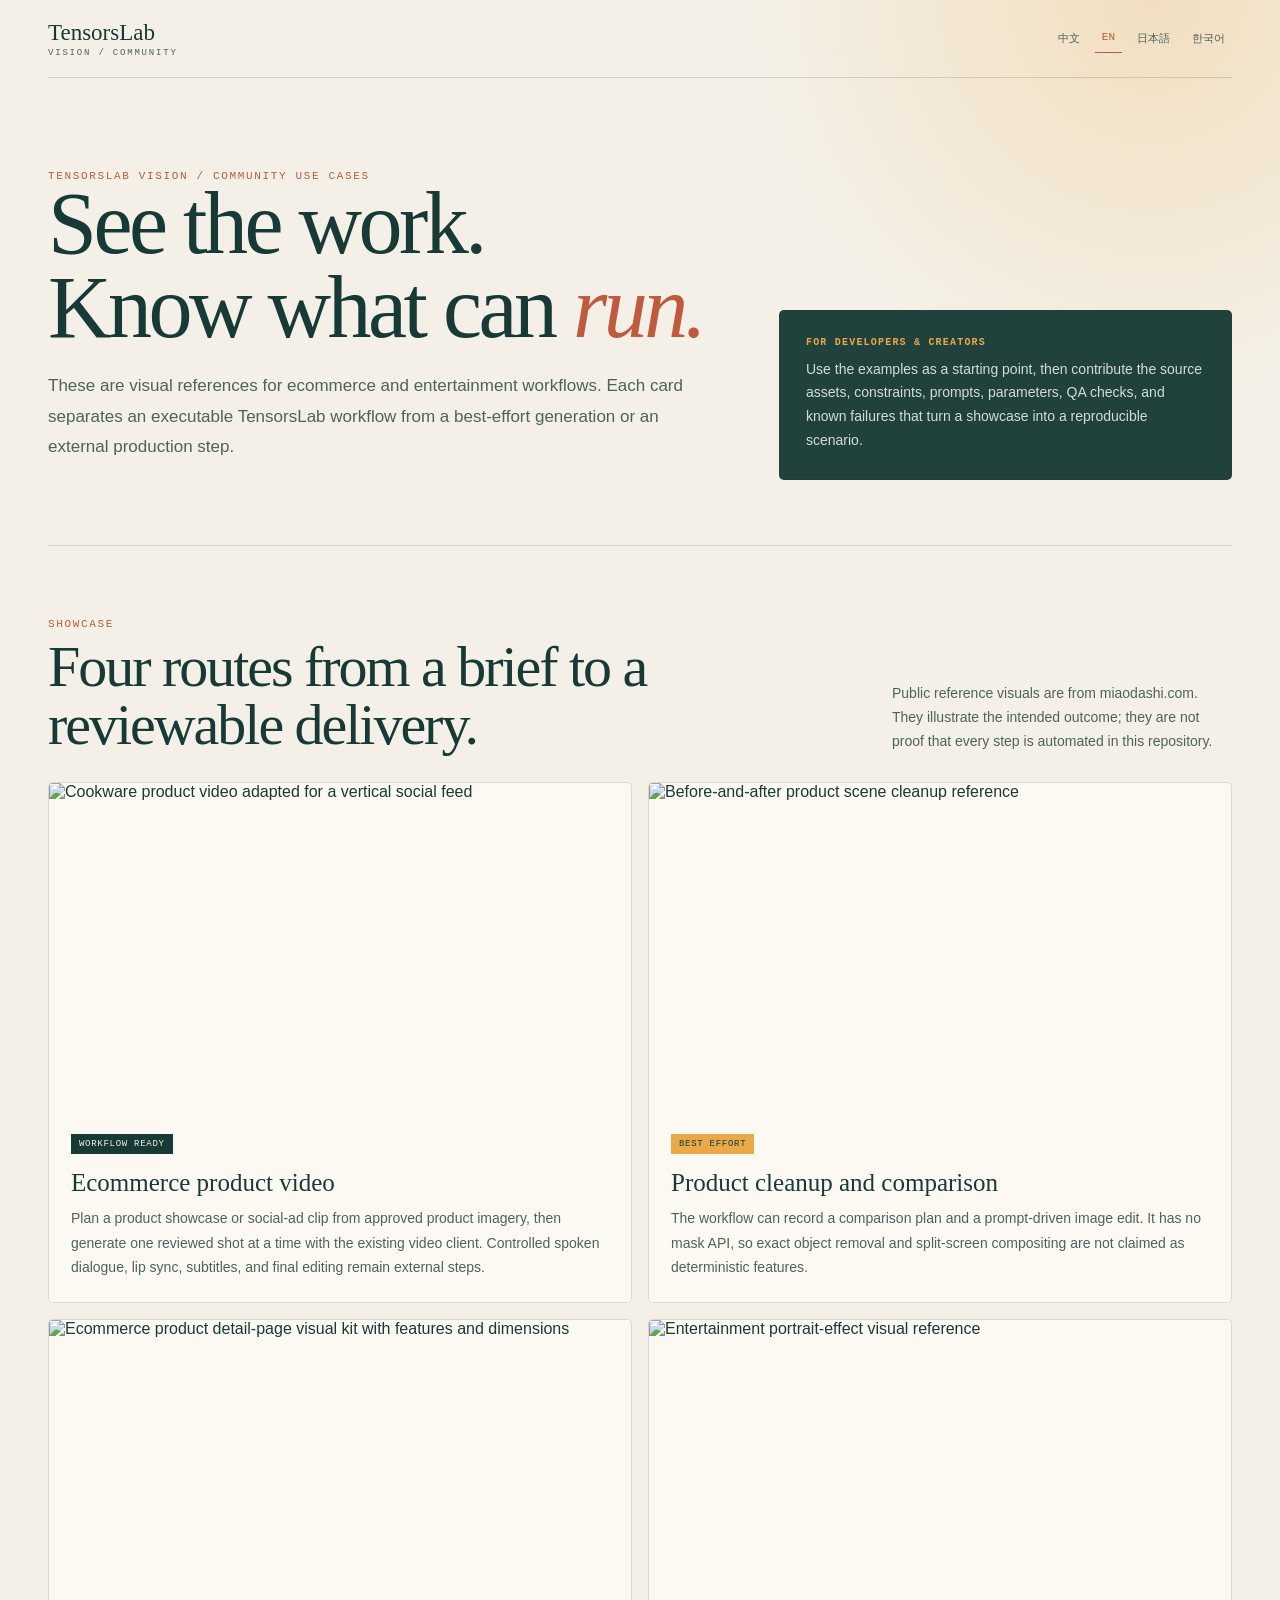
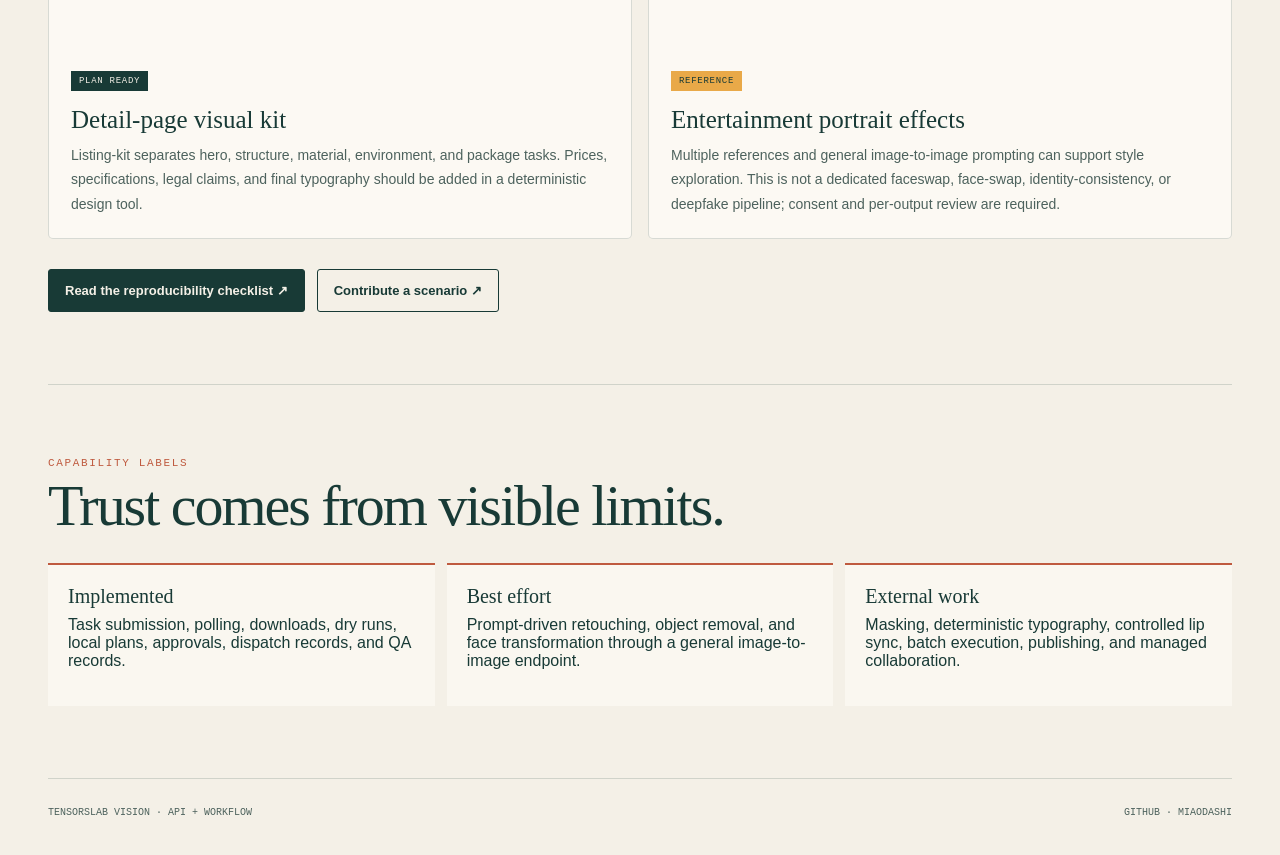
==== docs/en/index.html @ 1562ef2c "docs(i18n): add localized showcase pages Publish English, Japanese, and Korean showcase pages with\n" ====
<!doctype html>
<html lang="en">
  <head>
    <meta charset="UTF-8" />
    <meta name="viewport" content="width=device-width, initial-scale=1.0" />
    <meta name="description" content="TensorsLab Vision community use cases for ecommerce product video, product comparison, detail-page kits, and entertainment portrait effects. Each case labels what can run today and what remains best effort." />
    <title>TensorsLab Vision · Community use cases</title>
    <link rel="canonical" href="https://miyakooy.github.io/TensorsLab-Vison/en/" />
    <link rel="alternate" hreflang="zh-Hans" href="https://miyakooy.github.io/TensorsLab-Vison/" />
    <link rel="alternate" hreflang="en" href="https://miyakooy.github.io/TensorsLab-Vison/en/" />
    <link rel="alternate" hreflang="ja" href="https://miyakooy.github.io/TensorsLab-Vison/ja/" />
    <link rel="alternate" hreflang="ko" href="https://miyakooy.github.io/TensorsLab-Vison/ko/" />
    <link rel="alternate" hreflang="x-default" href="https://miyakooy.github.io/TensorsLab-Vison/" />
    <meta name="robots" content="index,follow,max-image-preview:large" />
    <meta property="og:type" content="website" />
    <meta property="og:title" content="TensorsLab Vision · Community use cases" />
    <meta property="og:description" content="Runnable AI visual-production workflows with explicit capability boundaries." />
    <meta property="og:url" content="https://miyakooy.github.io/TensorsLab-Vison/en/" />
    <meta property="og:image" content="https://miaodashi.com/cap-short-video.jpg" />
    <meta name="twitter:card" content="summary_large_image" />
    <script type="application/ld+json">
      {"@context":"https://schema.org","@type":"WebPage","name":"TensorsLab Vision community use cases","inLanguage":"en","isPartOf":{"@type":"WebSite","name":"TensorsLab Vision","url":"https://miyakooy.github.io/TensorsLab-Vison/"},"about":["AI agent skills","text-to-image","image-to-video","ecommerce product video","creative workflow"]}
    </script>
    <link rel="stylesheet" href="../assets/localized-showcase.css" />
  </head>
  <body>
    <div class="shell">
      <header class="topbar">
        <a class="brand" href="../">TensorsLab<small>VISION / COMMUNITY</small></a>
        <nav class="locales" aria-label="Language">
          <a href="../" lang="zh-Hans">中文</a><a class="active" href="./" lang="en">EN</a><a href="../ja/" lang="ja">日本語</a><a href="../ko/" lang="ko">한국어</a>
        </nav>
      </header>
      <main>
        <section class="hero">
          <div><div class="eyebrow">TensorsLab Vision / community use cases</div><h1>See the work.<br />Know what can <em>run.</em></h1><p class="lede">These are visual references for ecommerce and entertainment workflows. Each card separates an executable TensorsLab workflow from a best-effort generation or an external production step.</p></div>
          <aside class="hero-note"><strong>FOR DEVELOPERS &amp; CREATORS</strong><p>Use the examples as a starting point, then contribute the source assets, constraints, prompts, parameters, QA checks, and known failures that turn a showcase into a reproducible scenario.</p></aside>
        </section>
        <section class="section"><div class="head"><div><div class="eyebrow">SHOWCASE</div><h2>Four routes from a brief to a reviewable delivery.</h2></div><p class="note">Public reference visuals are from miaodashi.com. They illustrate the intended outcome; they are not proof that every step is automated in this repository.</p></div>
          <div class="grid">
            <article class="card"><img src="https://miaodashi.com/cap-short-video.jpg" alt="Cookware product video adapted for a vertical social feed" loading="lazy" /><div class="copy"><span class="status">WORKFLOW READY</span><h3>Ecommerce product video</h3><p>Plan a product showcase or social-ad clip from approved product imagery, then generate one reviewed shot at a time with the existing video client. Controlled spoken dialogue, lip sync, subtitles, and final editing remain external steps.</p></div></article>
            <article class="card"><img src="https://miaodashi.com/cap-comparison-video.jpg" alt="Before-and-after product scene cleanup reference" loading="lazy" /><div class="copy"><span class="status partial">BEST EFFORT</span><h3>Product cleanup and comparison</h3><p>The workflow can record a comparison plan and a prompt-driven image edit. It has no mask API, so exact object removal and split-screen compositing are not claimed as deterministic features.</p></div></article>
            <article class="card"><img src="https://miaodashi.com/cap-poster.jpg" alt="Ecommerce product detail-page visual kit with features and dimensions" loading="lazy" /><div class="copy"><span class="status">PLAN READY</span><h3>Detail-page visual kit</h3><p>Listing-kit separates hero, structure, material, environment, and package tasks. Prices, specifications, legal claims, and final typography should be added in a deterministic design tool.</p></div></article>
            <article class="card"><img src="https://miaodashi.com/scene-beauty-effects.webp" alt="Entertainment portrait-effect visual reference" loading="lazy" /><div class="copy"><span class="status partial">REFERENCE</span><h3>Entertainment portrait effects</h3><p>Multiple references and general image-to-image prompting can support style exploration. This is not a dedicated faceswap, face-swap, identity-consistency, or deepfake pipeline; consent and per-output review are required.</p></div></article>
          </div>
          <div class="actions"><a class="button primary" href="https://github.com/miyakooy/TensorsLab-Vison/blob/main/examples/README.en.md">Read the reproducibility checklist ↗</a><a class="button" href="https://github.com/miyakooy/TensorsLab-Vison/issues/new?template=showcase.yml">Contribute a scenario ↗</a></div>
        </section>
        <section class="section"><div class="head"><div><div class="eyebrow">CAPABILITY LABELS</div><h2>Trust comes from visible limits.</h2></div></div><div class="boundary"><article><h3>Implemented</h3><p>Task submission, polling, downloads, dry runs, local plans, approvals, dispatch records, and QA records.</p></article><article><h3>Best effort</h3><p>Prompt-driven retouching, object removal, and face transformation through a general image-to-image endpoint.</p></article><article><h3>External work</h3><p>Masking, deterministic typography, controlled lip sync, batch execution, publishing, and managed collaboration.</p></article></div></section>
      </main>
      <footer class="footer"><span>TENSORSLAB VISION · API + WORKFLOW</span><span><a href="https://github.com/miyakooy/TensorsLab-Vison">GITHUB</a> · <a href="https://miaodashi.com">MIAODASHI</a></span></footer>
    </div>
  </body>
</html>
---- docs/assets/localized-showcase.css ----
:root {
  --paper: #f4f0e7;
  --ink: #183a36;
  --soft: #4d625d;
  --clay: #bf5a3f;
  --sun: #e9a948;
  --line: rgba(24, 58, 54, 0.16);
  --card: rgba(255, 253, 248, 0.72);
}

* { box-sizing: border-box; }
html { scroll-behavior: smooth; }
body {
  margin: 0;
  color: var(--ink);
  background: radial-gradient(circle at 90% 0, rgba(233, 169, 72, .25), transparent 25rem), var(--paper);
  font-family: "Avenir Next", "Noto Sans", sans-serif;
}
a { color: inherit; text-decoration: none; }
.shell { max-width: 1240px; margin: 0 auto; padding: 0 28px; }
.topbar { display: flex; align-items: center; justify-content: space-between; gap: 18px; min-height: 78px; border-bottom: 1px solid var(--line); }
.brand { font-family: Georgia, "Times New Roman", serif; font-size: 23px; }
.brand small { display: block; margin-top: 2px; color: var(--soft); font-family: ui-monospace, monospace; font-size: 9px; letter-spacing: .2em; }
.locales { display: flex; flex-wrap: wrap; gap: 8px; color: var(--soft); font-family: ui-monospace, monospace; font-size: 11px; }
.locales a { padding: 6px 7px; border-bottom: 1px solid transparent; }
.locales a:hover, .locales a.active { color: var(--clay); border-color: currentColor; }
.hero { display: grid; grid-template-columns: minmax(0, 1fr) minmax(250px, .65fr); gap: 34px; align-items: end; padding: 92px 0 65px; }
.eyebrow { color: var(--clay); font-family: ui-monospace, monospace; font-size: 11px; letter-spacing: .15em; text-transform: uppercase; }
h1, h2, h3, p { margin-top: 0; }
h1 { max-width: 800px; margin-bottom: 20px; font-family: Georgia, "Times New Roman", serif; font-size: clamp(48px, 7vw, 88px); font-weight: 400; line-height: .96; letter-spacing: -.04em; }
h1 em { color: var(--clay); font-style: italic; }
.lede { max-width: 650px; color: var(--soft); font-size: 17px; line-height: 1.8; }
.hero-note { padding: 26px; border: 1px solid var(--line); border-radius: 5px; background: rgba(24, 58, 54, .96); color: var(--paper); }
.hero-note strong { display: block; margin-bottom: 10px; color: var(--sun); font-family: ui-monospace, monospace; font-size: 10px; letter-spacing: .12em; }
.hero-note p { margin: 0; color: #d3ddd5; font-size: 14px; line-height: 1.7; }
.section { padding: 72px 0; border-top: 1px solid var(--line); }
.head { display: flex; align-items: end; justify-content: space-between; gap: 24px; margin-bottom: 28px; }
h2 { max-width: 760px; margin: 8px 0 0; font-family: Georgia, "Times New Roman", serif; font-size: clamp(36px, 5vw, 58px); font-weight: 400; line-height: 1; letter-spacing: -.035em; }
.note { max-width: 340px; margin: 0; color: var(--soft); font-size: 14px; line-height: 1.7; }
.grid { display: grid; grid-template-columns: repeat(2, minmax(0, 1fr)); gap: 16px; }
.card { overflow: hidden; border: 1px solid var(--line); border-radius: 5px; background: var(--card); }
.card img { display: block; width: 100%; aspect-ratio: 16 / 9; object-fit: cover; }
.copy { padding: 22px; }
.status { display: inline-block; margin-bottom: 15px; padding: 5px 8px; color: var(--paper); background: var(--ink); font-family: ui-monospace, monospace; font-size: 9px; letter-spacing: .08em; }
.status.partial { color: var(--ink); background: var(--sun); }
h3 { margin-bottom: 9px; font-family: Georgia, "Times New Roman", serif; font-size: 25px; font-weight: 400; }
.copy p { margin-bottom: 0; color: var(--soft); font-size: 14px; line-height: 1.75; }
.actions { display: flex; flex-wrap: wrap; gap: 12px; margin-top: 30px; }
.button { display: inline-flex; align-items: center; min-height: 43px; padding: 0 16px; border: 1px solid var(--ink); border-radius: 3px; font-size: 13px; font-weight: 600; }
.button.primary { color: var(--paper); background: var(--ink); }
.button:hover { color: var(--paper); background: var(--clay); border-color: var(--clay); }
.boundary { display: grid; grid-template-columns: repeat(3, 1fr); gap: 12px; }
.boundary article { padding: 20px; border-top: 2px solid var(--clay); background: rgba(255, 253, 248, .55); }
.boundary h3 { margin-bottom: 8px; font-size: 20px; }
.footer { display: flex; justify-content: space-between; gap: 20px; padding: 28px 0 36px; color: var(--soft); border-top: 1px solid var(--line); font-family: ui-monospace, monospace; font-size: 10px; }

@media (max-width: 720px) {
  .shell { padding: 0 18px; }
  .topbar, .head { align-items: flex-start; flex-direction: column; padding: 18px 0; }
  .hero, .grid, .boundary { grid-template-columns: 1fr; }
  .hero { padding: 62px 0 48px; }
  .section { padding: 58px 0; }
  .footer { display: grid; }
}
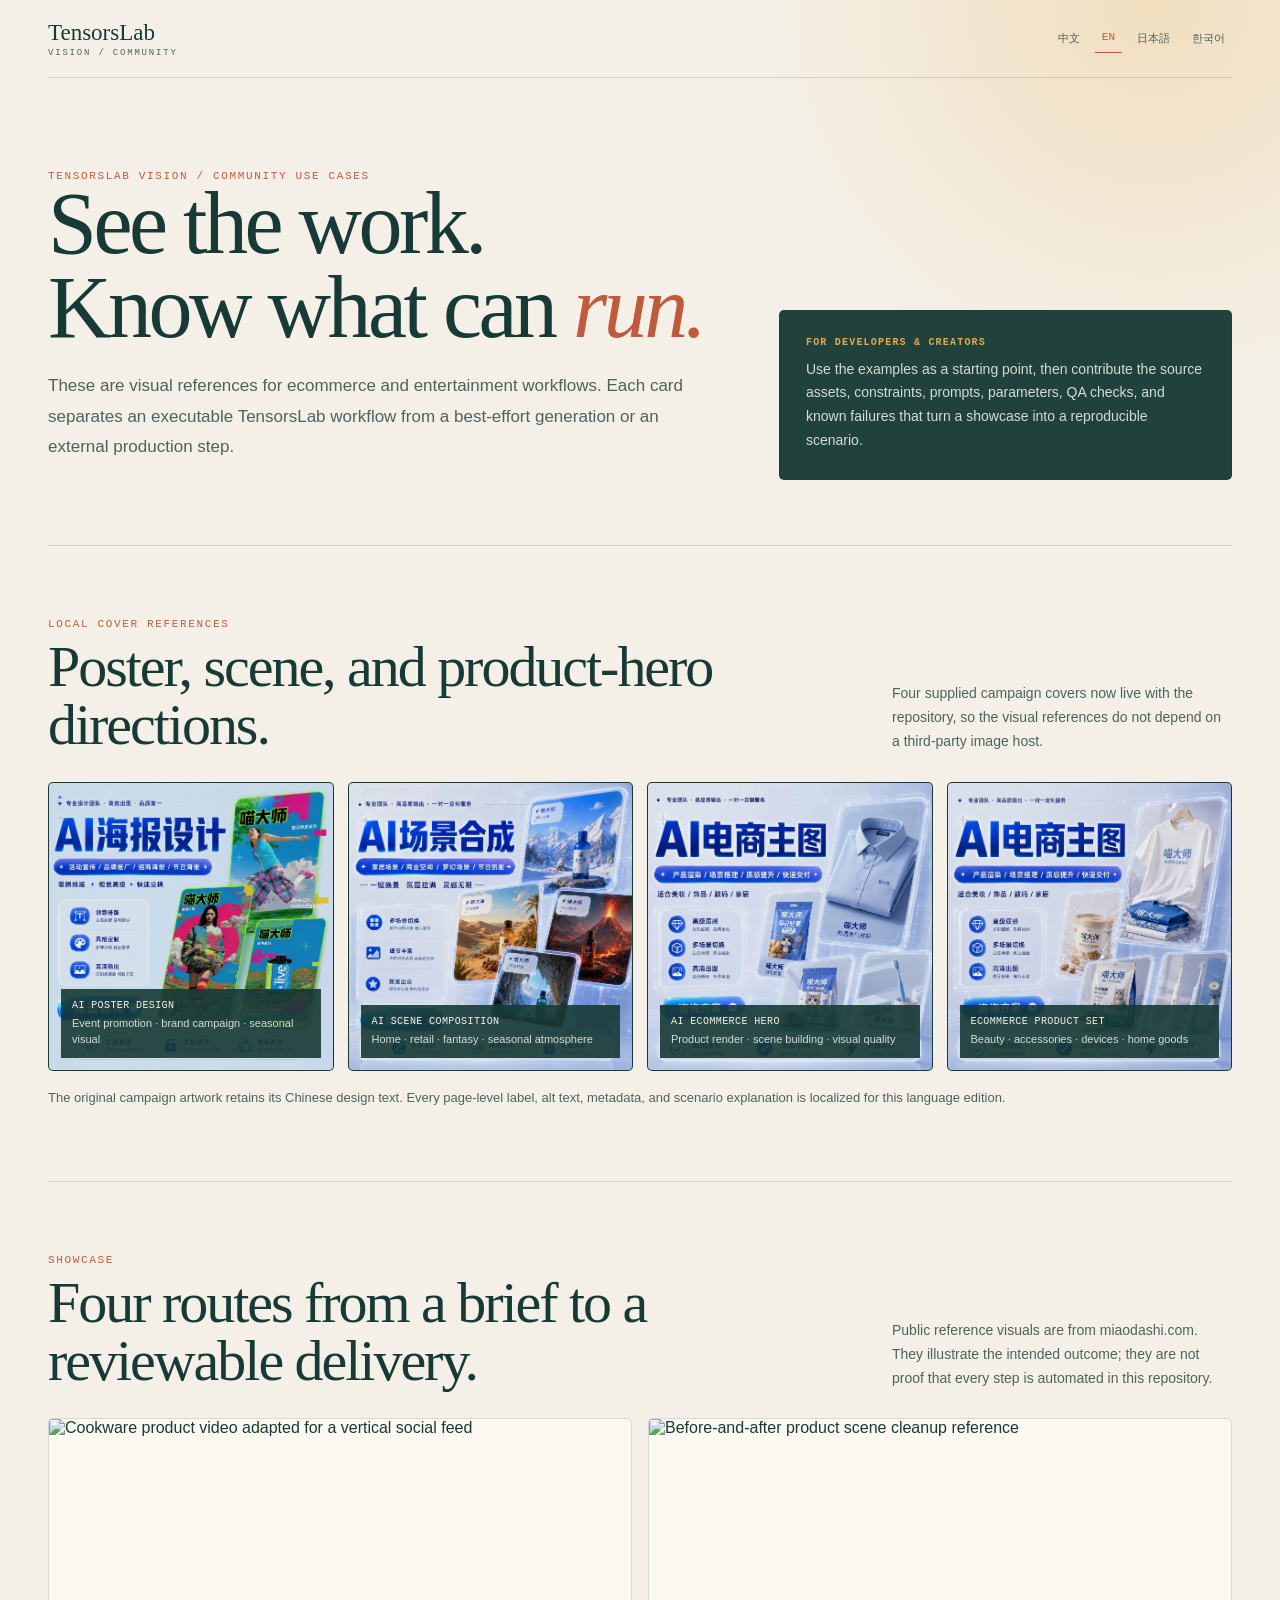
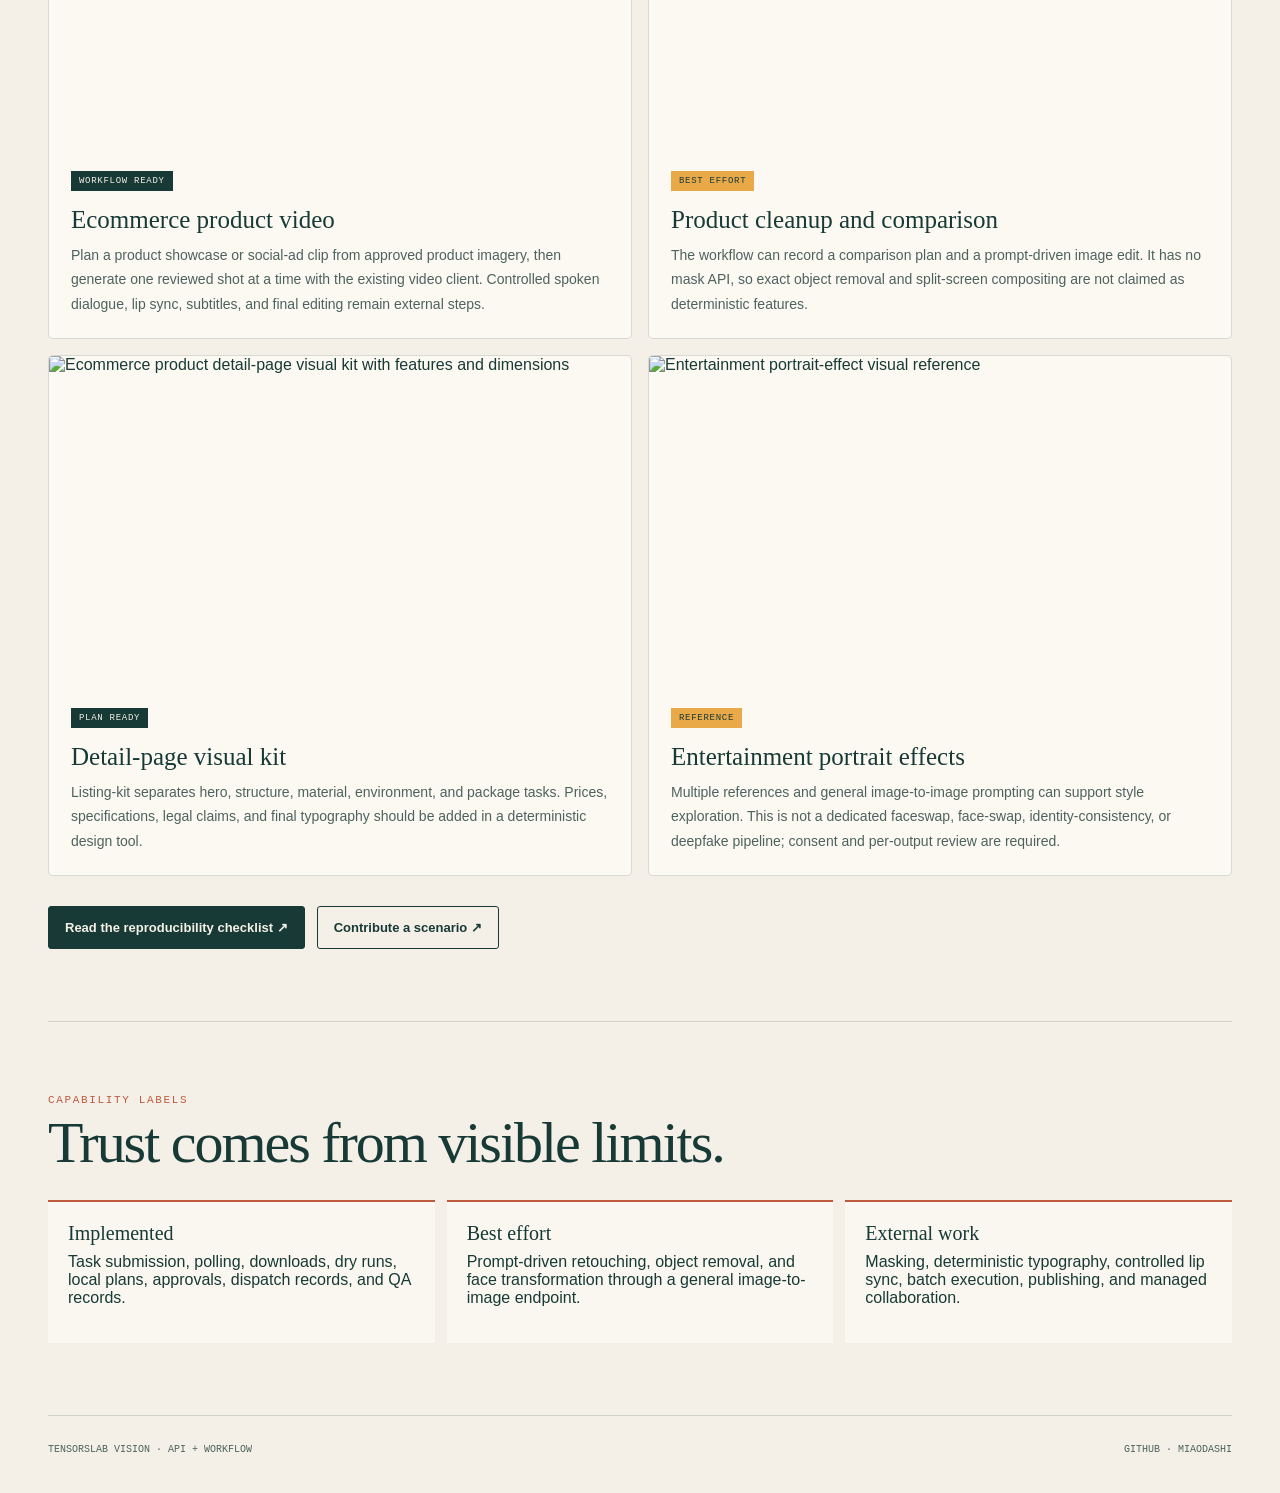
==== commit 0ad8fb4d: "docs(showcase): add localized cover assets" ====
--- a/docs/en/index.html
+++ b/docs/en/index.html
@@ -16,7 +16,7 @@
     <meta property="og:title" content="TensorsLab Vision · Community use cases" />
     <meta property="og:description" content="Runnable AI visual-production workflows with explicit capability boundaries." />
     <meta property="og:url" content="https://miyakooy.github.io/TensorsLab-Vison/en/" />
-    <meta property="og:image" content="https://miaodashi.com/cap-short-video.jpg" />
+    <meta property="og:image" content="https://miyakooy.github.io/TensorsLab-Vison/assets/showcase/ai-ecommerce-main-image.png" />
     <meta name="twitter:card" content="summary_large_image" />
     <script type="application/ld+json">
       {"@context":"https://schema.org","@type":"WebPage","name":"TensorsLab Vision community use cases","inLanguage":"en","isPartOf":{"@type":"WebSite","name":"TensorsLab Vision","url":"https://miyakooy.github.io/TensorsLab-Vison/"},"about":["AI agent skills","text-to-image","image-to-video","ecommerce product video","creative workflow"]}
@@ -36,6 +36,12 @@
           <div><div class="eyebrow">TensorsLab Vision / community use cases</div><h1>See the work.<br />Know what can <em>run.</em></h1><p class="lede">These are visual references for ecommerce and entertainment workflows. Each card separates an executable TensorsLab workflow from a best-effort generation or an external production step.</p></div>
           <aside class="hero-note"><strong>FOR DEVELOPERS &amp; CREATORS</strong><p>Use the examples as a starting point, then contribute the source assets, constraints, prompts, parameters, QA checks, and known failures that turn a showcase into a reproducible scenario.</p></aside>
         </section>
+        <section class="section"><div class="head"><div><div class="eyebrow">LOCAL COVER REFERENCES</div><h2>Poster, scene, and product-hero directions.</h2></div><p class="note">Four supplied campaign covers now live with the repository, so the visual references do not depend on a third-party image host.</p></div><div class="cover-grid">
+          <article class="cover-card"><img src="../assets/showcase/ai-poster-design.png" alt="Chinese campaign cover for AI poster design" loading="lazy" /><div class="cover-label">AI POSTER DESIGN<small>Event promotion · brand campaign · seasonal visual</small></div></article>
+          <article class="cover-card"><img src="../assets/showcase/ai-scene-composition.png" alt="Chinese campaign cover for AI scene composition" loading="lazy" /><div class="cover-label">AI SCENE COMPOSITION<small>Home · retail · fantasy · seasonal atmosphere</small></div></article>
+          <article class="cover-card"><img src="../assets/showcase/ai-ecommerce-main-image.png" alt="Chinese campaign cover for an AI ecommerce hero image" loading="lazy" /><div class="cover-label">AI ECOMMERCE HERO<small>Product render · scene building · visual quality</small></div></article>
+          <article class="cover-card"><img src="../assets/showcase/ai-ecommerce-product-set.png" alt="Chinese campaign cover for an AI ecommerce product set" loading="lazy" /><div class="cover-label">ECOMMERCE PRODUCT SET<small>Beauty · accessories · devices · home goods</small></div></article>
+        </div><p class="cover-note">The original campaign artwork retains its Chinese design text. Every page-level label, alt text, metadata, and scenario explanation is localized for this language edition.</p></section>
         <section class="section"><div class="head"><div><div class="eyebrow">SHOWCASE</div><h2>Four routes from a brief to a reviewable delivery.</h2></div><p class="note">Public reference visuals are from miaodashi.com. They illustrate the intended outcome; they are not proof that every step is automated in this repository.</p></div>
           <div class="grid">
             <article class="card"><img src="https://miaodashi.com/cap-short-video.jpg" alt="Cookware product video adapted for a vertical social feed" loading="lazy" /><div class="copy"><span class="status">WORKFLOW READY</span><h3>Ecommerce product video</h3><p>Plan a product showcase or social-ad clip from approved product imagery, then generate one reviewed shot at a time with the existing video client. Controlled spoken dialogue, lip sync, subtitles, and final editing remain external steps.</p></div></article>
--- a/docs/assets/localized-showcase.css
+++ b/docs/assets/localized-showcase.css
@@ -38,6 +38,13 @@
 h2 { max-width: 760px; margin: 8px 0 0; font-family: Georgia, "Times New Roman", serif; font-size: clamp(36px, 5vw, 58px); font-weight: 400; line-height: 1; letter-spacing: -.035em; }
 .note { max-width: 340px; margin: 0; color: var(--soft); font-size: 14px; line-height: 1.7; }
 .grid { display: grid; grid-template-columns: repeat(2, minmax(0, 1fr)); gap: 16px; }
+.cover-grid { display: grid; grid-template-columns: repeat(4, minmax(0, 1fr)); gap: 14px; }
+.cover-card { position: relative; min-height: 250px; overflow: hidden; border: 1px solid var(--line); border-radius: 5px; background: var(--ink); }
+.cover-card img { width: 100%; height: 100%; min-height: 250px; object-fit: cover; opacity: .94; transition: transform 320ms ease; }
+.cover-card:hover img { transform: scale(1.035); }
+.cover-label { position: absolute; right: 12px; bottom: 12px; left: 12px; padding: 10px 11px; color: var(--paper); background: rgba(24, 58, 54, .9); font-family: ui-monospace, monospace; font-size: 10px; line-height: 1.45; letter-spacing: .04em; }
+.cover-label small { display: block; margin-top: 3px; color: #d3ddd5; font-family: "Avenir Next", "Noto Sans", sans-serif; font-size: 11px; letter-spacing: 0; }
+.cover-note { margin: 16px 0 0; color: var(--soft); font-size: 13px; line-height: 1.7; }
 .card { overflow: hidden; border: 1px solid var(--line); border-radius: 5px; background: var(--card); }
 .card img { display: block; width: 100%; aspect-ratio: 16 / 9; object-fit: cover; }
 .copy { padding: 22px; }
@@ -57,7 +64,7 @@
 @media (max-width: 720px) {
   .shell { padding: 0 18px; }
   .topbar, .head { align-items: flex-start; flex-direction: column; padding: 18px 0; }
-  .hero, .grid, .boundary { grid-template-columns: 1fr; }
+  .hero, .grid, .cover-grid, .boundary { grid-template-columns: 1fr; }
   .hero { padding: 62px 0 48px; }
   .section { padding: 58px 0; }
   .footer { display: grid; }
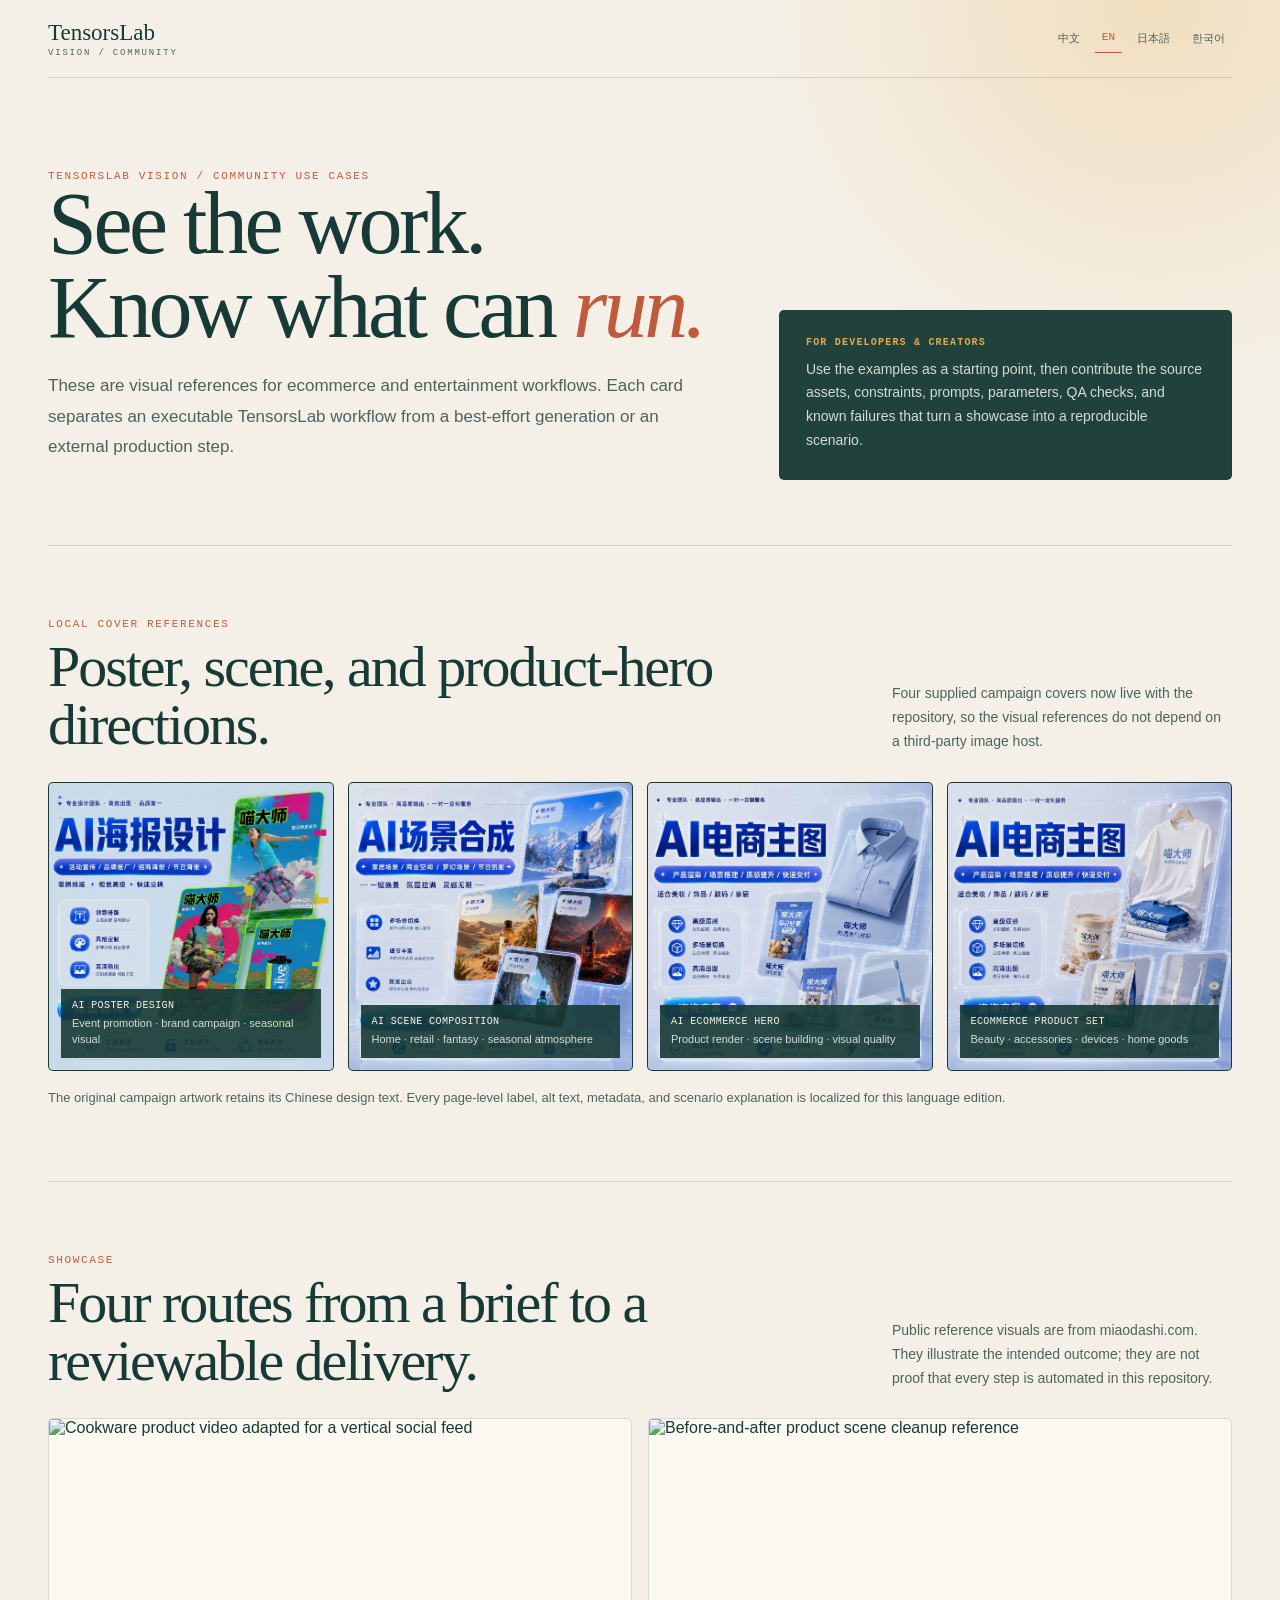
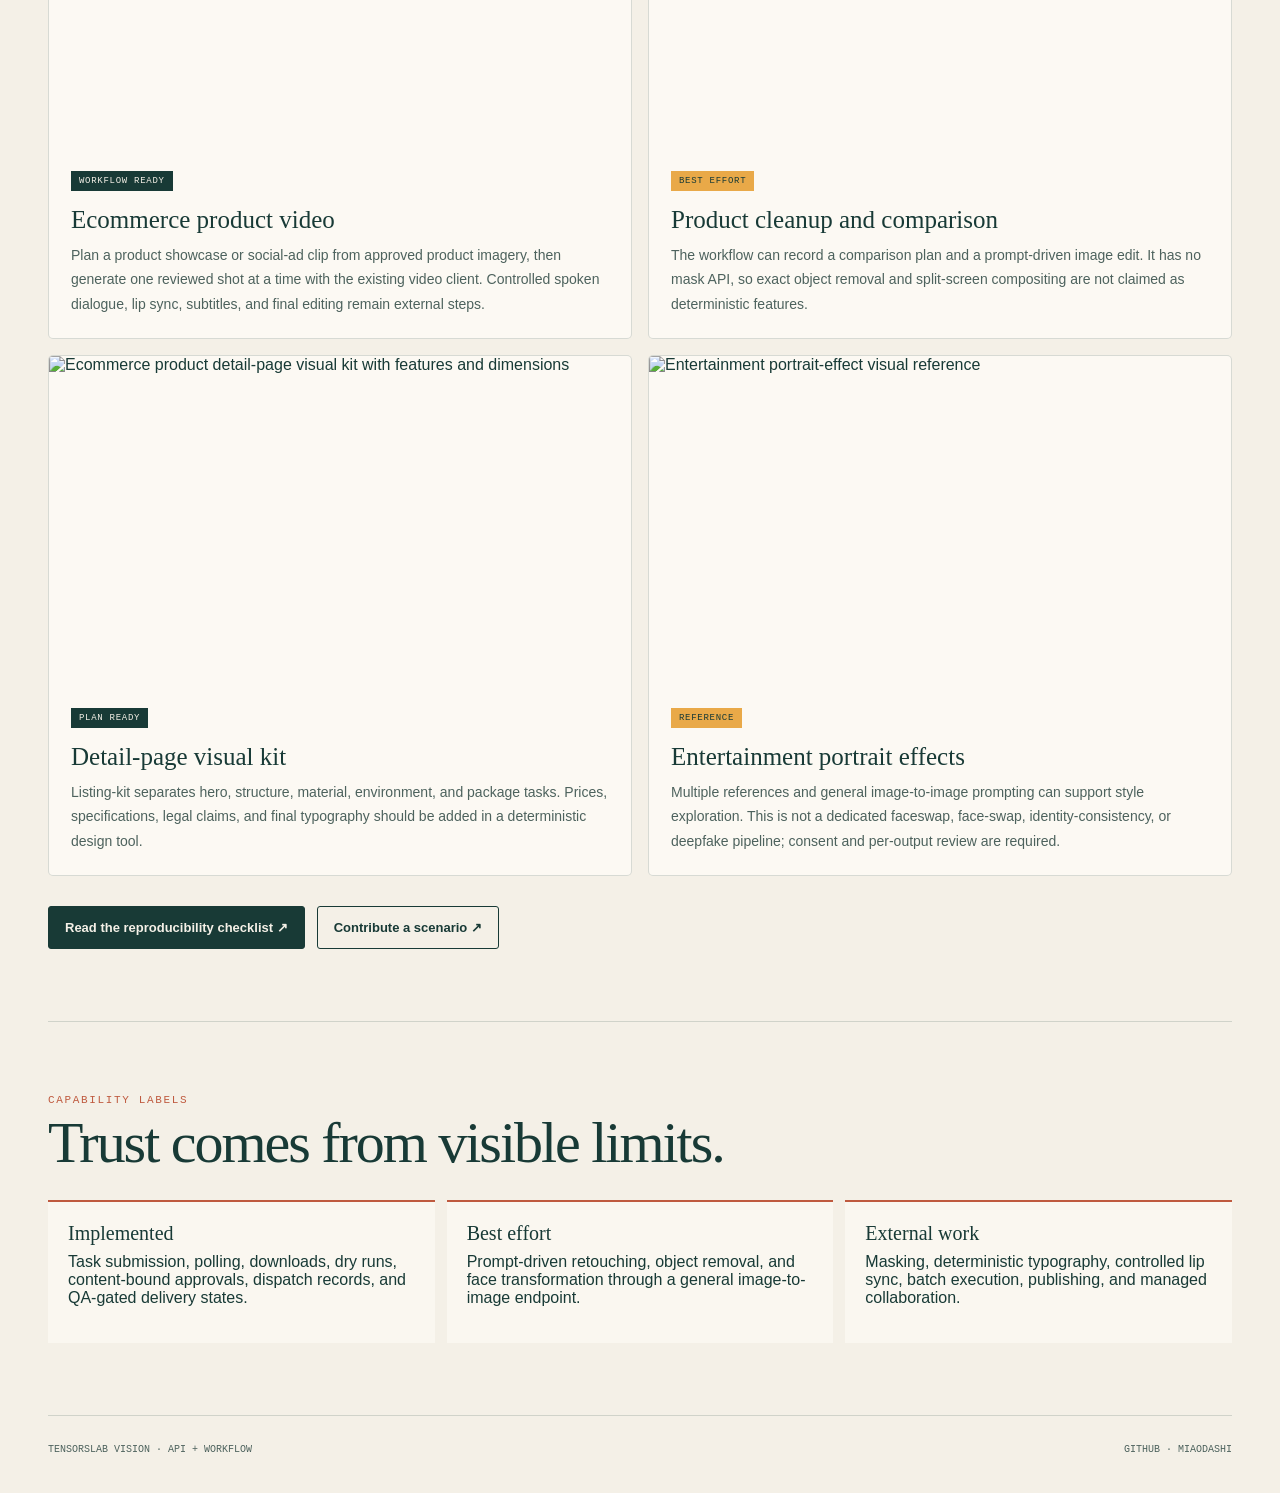
==== commit 2706c160: "docs: localize reliability roadmap" ====
--- a/docs/en/index.html
+++ b/docs/en/index.html
@@ -51,7 +51,7 @@
           </div>
           <div class="actions"><a class="button primary" href="https://github.com/miyakooy/TensorsLab-Vison/blob/main/examples/README.en.md">Read the reproducibility checklist ↗</a><a class="button" href="https://github.com/miyakooy/TensorsLab-Vison/issues/new?template=showcase.yml">Contribute a scenario ↗</a></div>
         </section>
-        <section class="section"><div class="head"><div><div class="eyebrow">CAPABILITY LABELS</div><h2>Trust comes from visible limits.</h2></div></div><div class="boundary"><article><h3>Implemented</h3><p>Task submission, polling, downloads, dry runs, local plans, approvals, dispatch records, and QA records.</p></article><article><h3>Best effort</h3><p>Prompt-driven retouching, object removal, and face transformation through a general image-to-image endpoint.</p></article><article><h3>External work</h3><p>Masking, deterministic typography, controlled lip sync, batch execution, publishing, and managed collaboration.</p></article></div></section>
+        <section class="section"><div class="head"><div><div class="eyebrow">CAPABILITY LABELS</div><h2>Trust comes from visible limits.</h2></div></div><div class="boundary"><article><h3>Implemented</h3><p>Task submission, polling, downloads, dry runs, content-bound approvals, dispatch records, and QA-gated delivery states.</p></article><article><h3>Best effort</h3><p>Prompt-driven retouching, object removal, and face transformation through a general image-to-image endpoint.</p></article><article><h3>External work</h3><p>Masking, deterministic typography, controlled lip sync, batch execution, publishing, and managed collaboration.</p></article></div></section>
       </main>
       <footer class="footer"><span>TENSORSLAB VISION · API + WORKFLOW</span><span><a href="https://github.com/miyakooy/TensorsLab-Vison">GITHUB</a> · <a href="https://miaodashi.com">MIAODASHI</a></span></footer>
     </div>
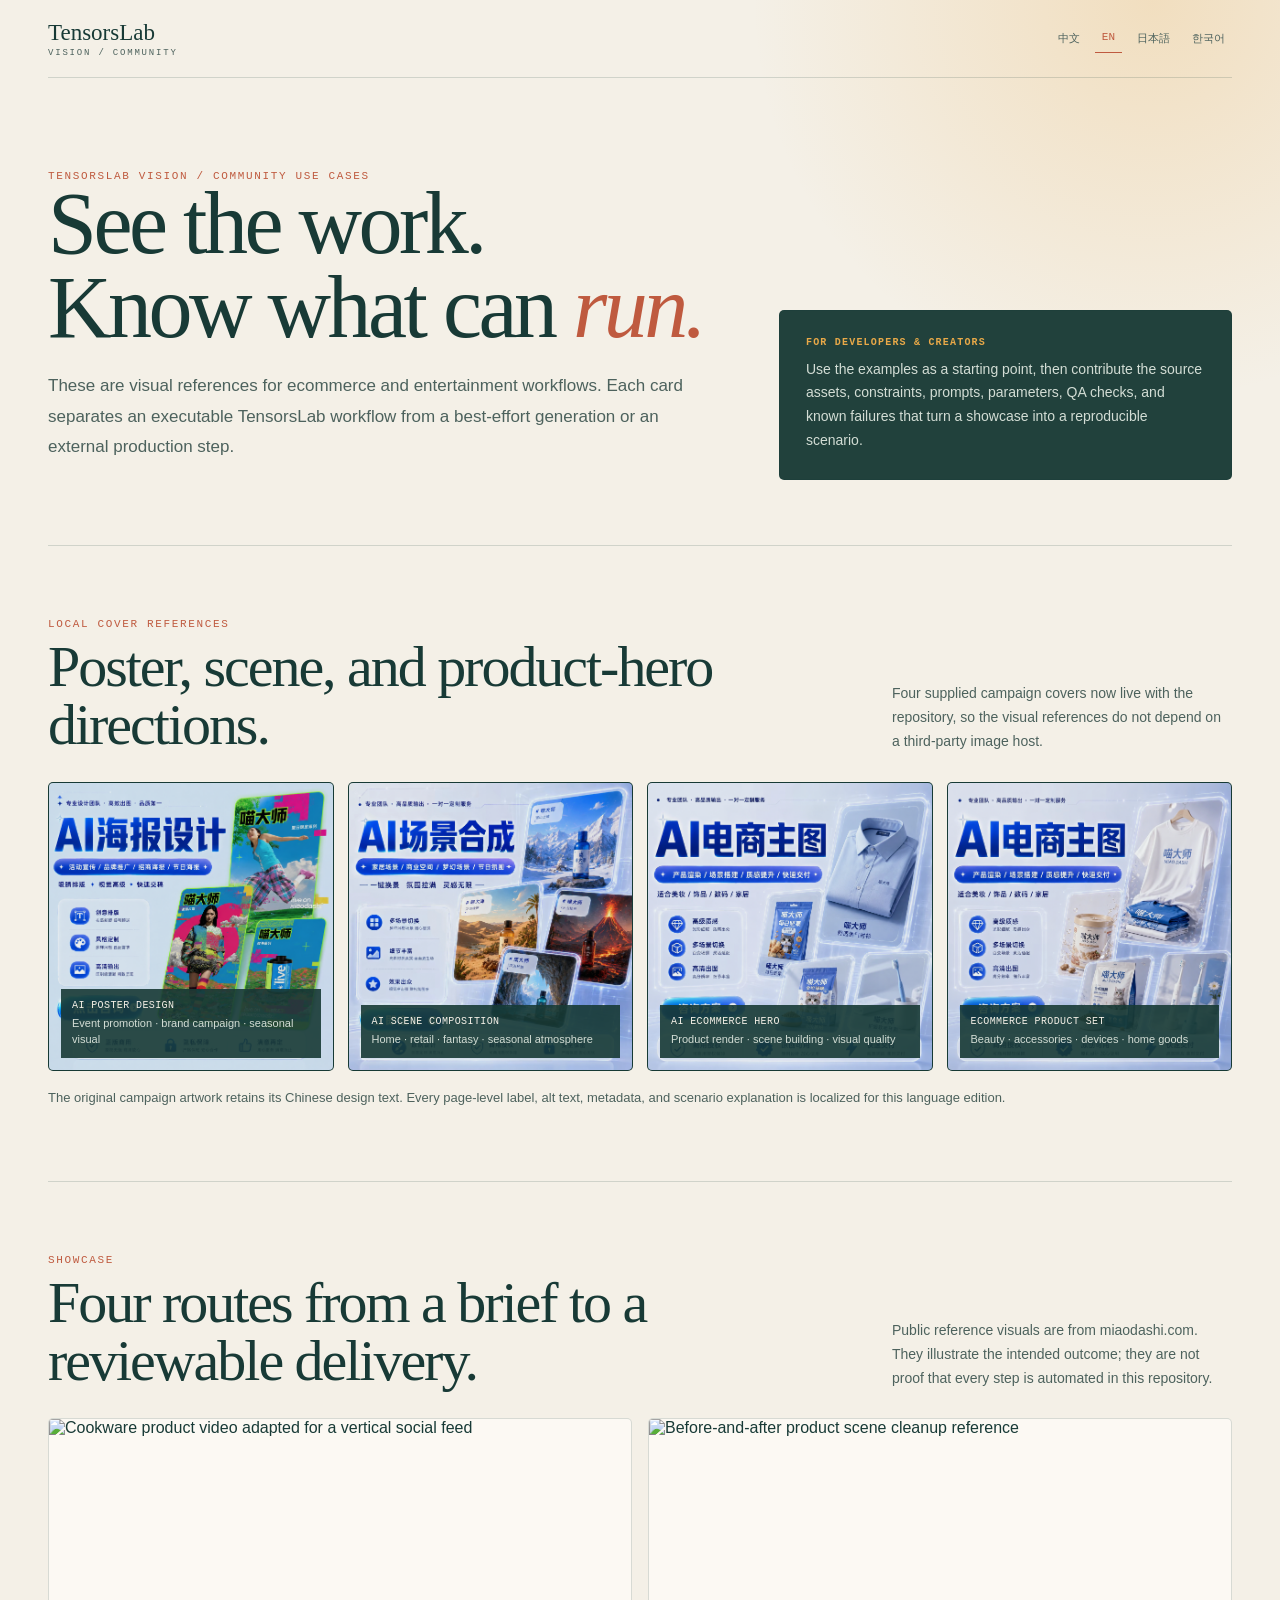
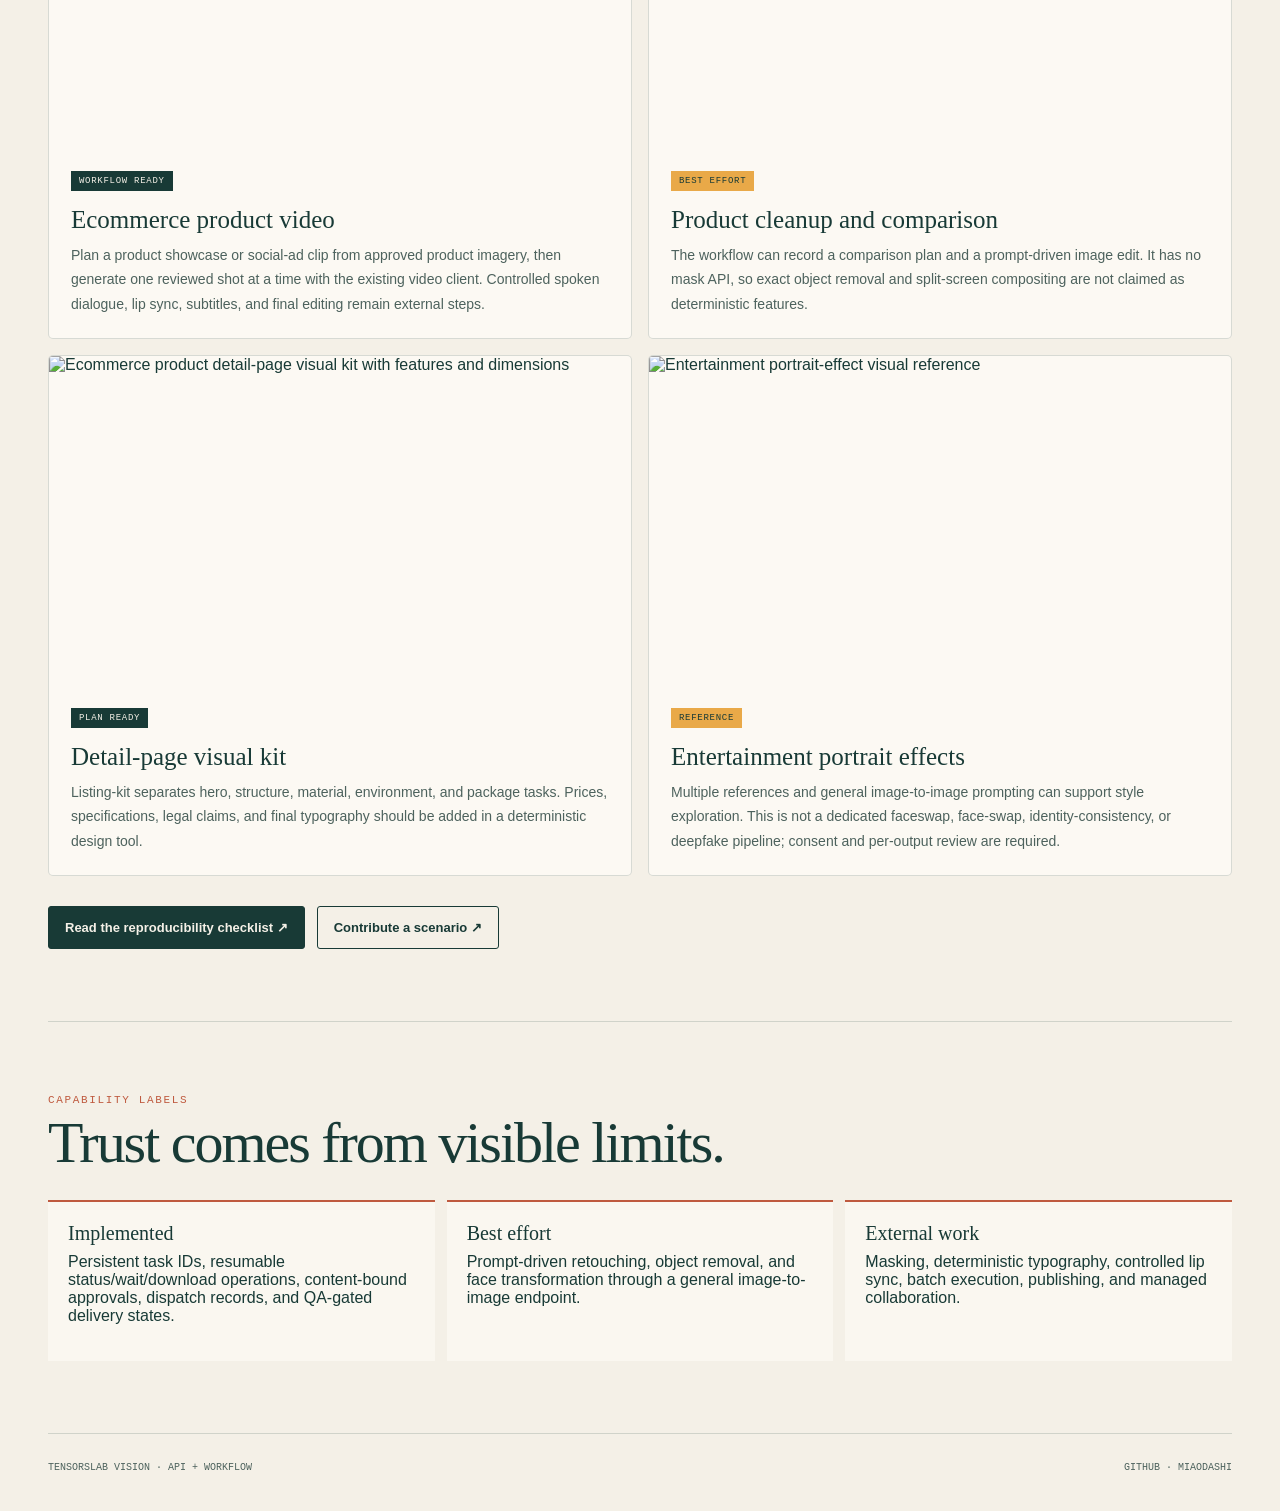
==== commit 76b105f6: "feat(clients): persist and resume generation tasks" ====
--- a/docs/en/index.html
+++ b/docs/en/index.html
@@ -51,7 +51,7 @@
           </div>
           <div class="actions"><a class="button primary" href="https://github.com/miyakooy/TensorsLab-Vison/blob/main/examples/README.en.md">Read the reproducibility checklist ↗</a><a class="button" href="https://github.com/miyakooy/TensorsLab-Vison/issues/new?template=showcase.yml">Contribute a scenario ↗</a></div>
         </section>
-        <section class="section"><div class="head"><div><div class="eyebrow">CAPABILITY LABELS</div><h2>Trust comes from visible limits.</h2></div></div><div class="boundary"><article><h3>Implemented</h3><p>Task submission, polling, downloads, dry runs, content-bound approvals, dispatch records, and QA-gated delivery states.</p></article><article><h3>Best effort</h3><p>Prompt-driven retouching, object removal, and face transformation through a general image-to-image endpoint.</p></article><article><h3>External work</h3><p>Masking, deterministic typography, controlled lip sync, batch execution, publishing, and managed collaboration.</p></article></div></section>
+        <section class="section"><div class="head"><div><div class="eyebrow">CAPABILITY LABELS</div><h2>Trust comes from visible limits.</h2></div></div><div class="boundary"><article><h3>Implemented</h3><p>Persistent task IDs, resumable status/wait/download operations, content-bound approvals, dispatch records, and QA-gated delivery states.</p></article><article><h3>Best effort</h3><p>Prompt-driven retouching, object removal, and face transformation through a general image-to-image endpoint.</p></article><article><h3>External work</h3><p>Masking, deterministic typography, controlled lip sync, batch execution, publishing, and managed collaboration.</p></article></div></section>
       </main>
       <footer class="footer"><span>TENSORSLAB VISION · API + WORKFLOW</span><span><a href="https://github.com/miyakooy/TensorsLab-Vison">GITHUB</a> · <a href="https://miaodashi.com">MIAODASHI</a></span></footer>
     </div>
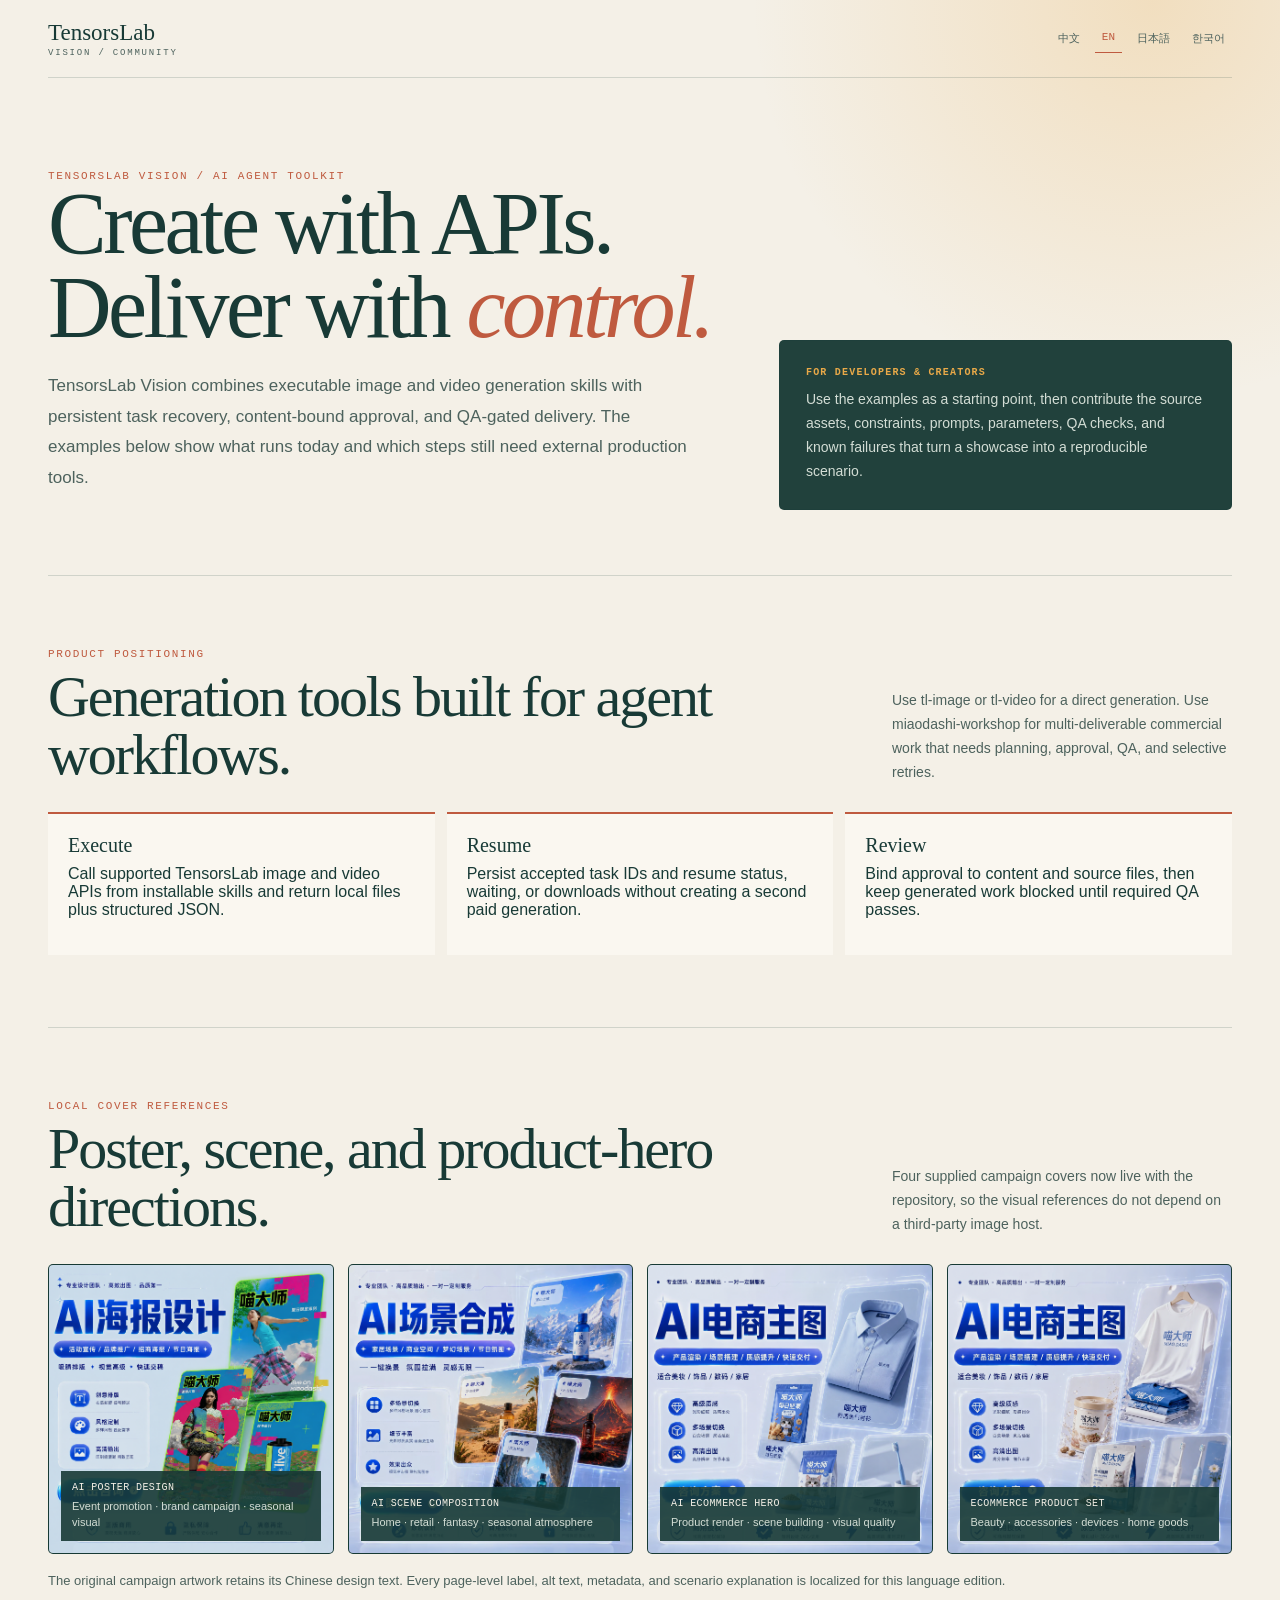
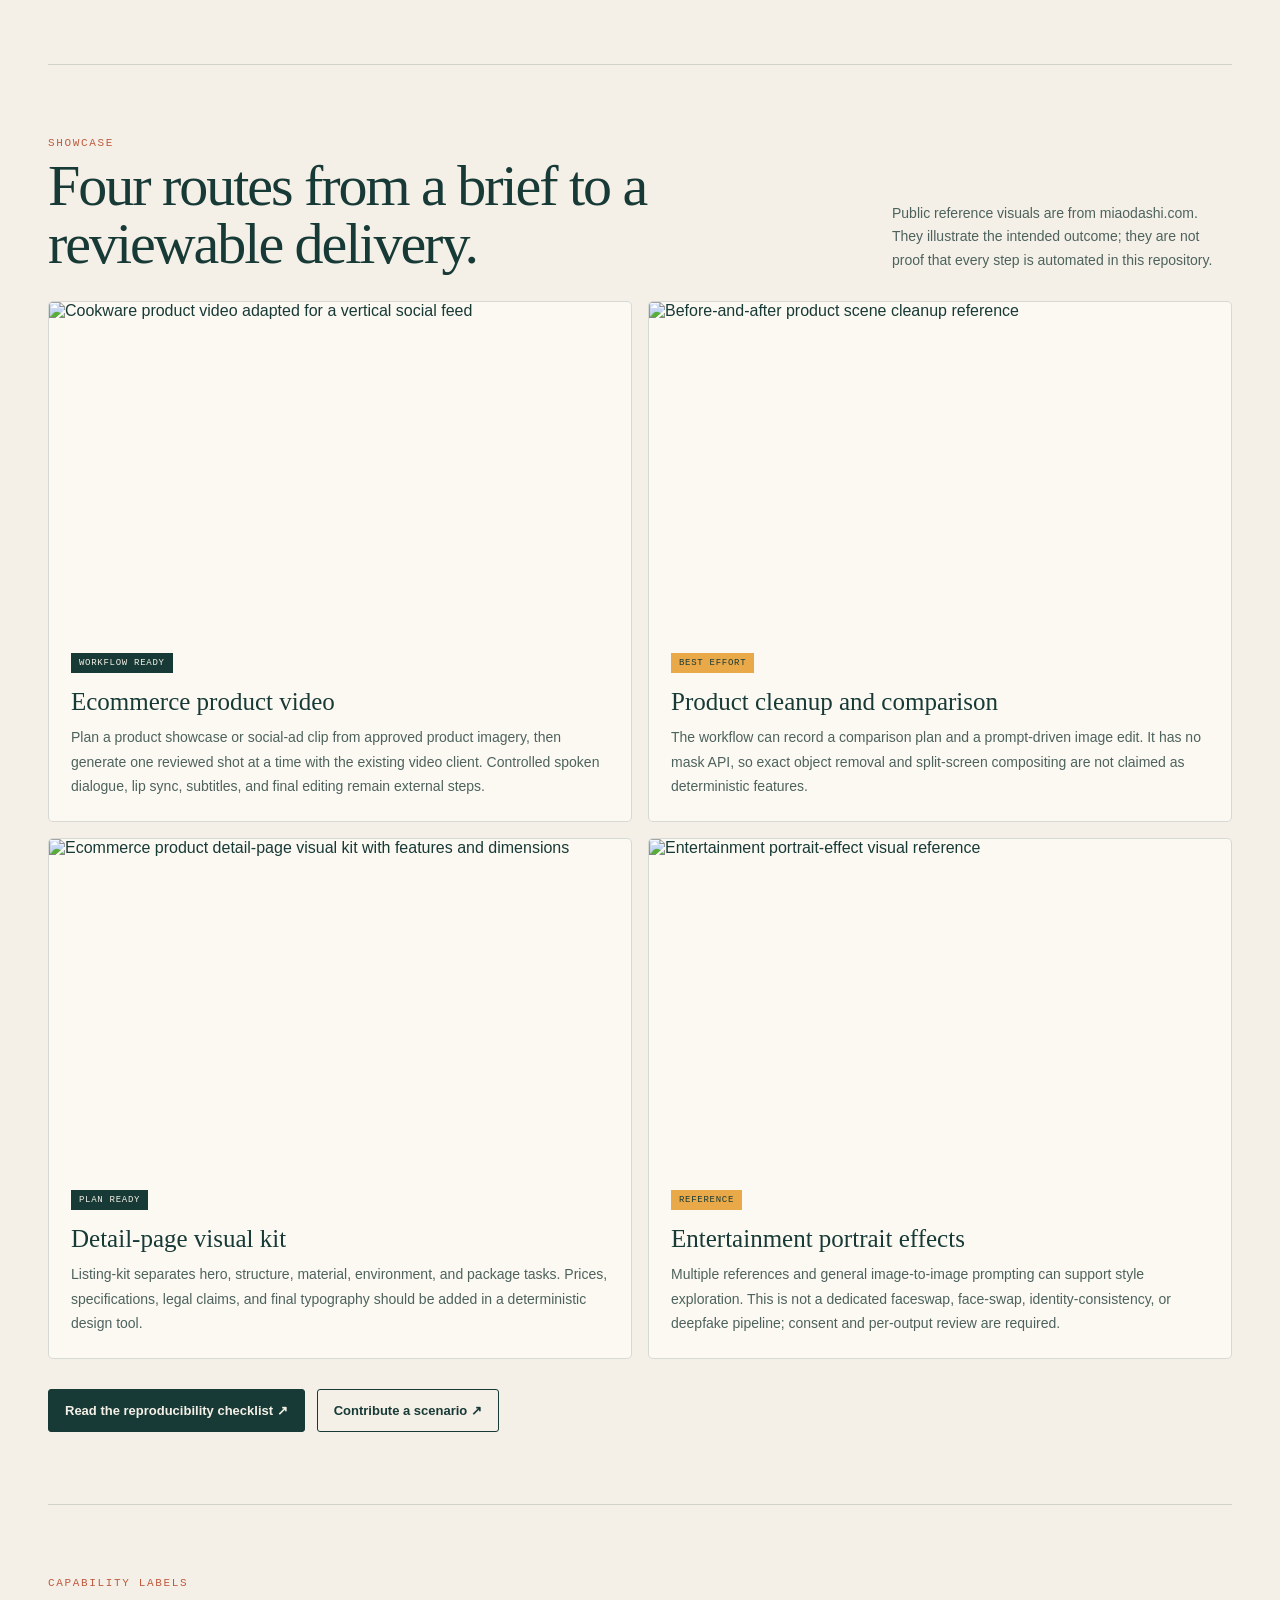
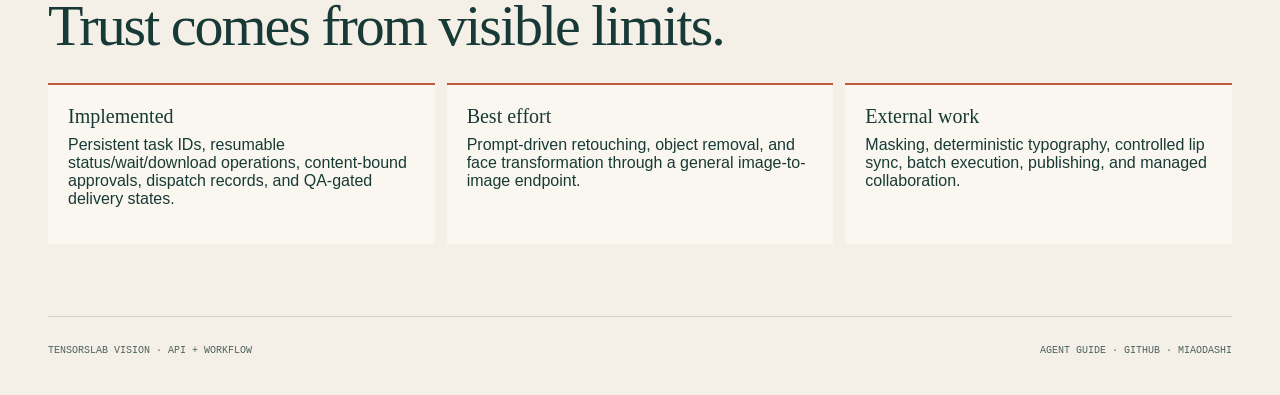
==== commit 3e9c7c76: "docs: clarify product positioning for agents" ====
--- a/docs/en/index.html
+++ b/docs/en/index.html
@@ -3,8 +3,8 @@
   <head>
     <meta charset="UTF-8" />
     <meta name="viewport" content="width=device-width, initial-scale=1.0" />
-    <meta name="description" content="TensorsLab Vision community use cases for ecommerce product video, product comparison, detail-page kits, and entertainment portrait effects. Each case labels what can run today and what remains best effort." />
-    <title>TensorsLab Vision · Community use cases</title>
+    <meta name="description" content="TensorsLab Vision is an open-source AI-agent toolkit for image and video generation, persistent task recovery, content-bound approval, and QA-gated visual production." />
+    <title>TensorsLab Vision · Image and video skills for AI agents</title>
     <link rel="canonical" href="https://miyakooy.github.io/TensorsLab-Vison/en/" />
     <link rel="alternate" hreflang="zh-Hans" href="https://miyakooy.github.io/TensorsLab-Vison/" />
     <link rel="alternate" hreflang="en" href="https://miyakooy.github.io/TensorsLab-Vison/en/" />
@@ -13,13 +13,13 @@
     <link rel="alternate" hreflang="x-default" href="https://miyakooy.github.io/TensorsLab-Vison/" />
     <meta name="robots" content="index,follow,max-image-preview:large" />
     <meta property="og:type" content="website" />
-    <meta property="og:title" content="TensorsLab Vision · Community use cases" />
-    <meta property="og:description" content="Runnable AI visual-production workflows with explicit capability boundaries." />
+    <meta property="og:title" content="TensorsLab Vision · Image and video skills for AI agents" />
+    <meta property="og:description" content="Executable TensorsLab generation skills with resumable tasks, content-bound approval, and QA-gated delivery." />
     <meta property="og:url" content="https://miyakooy.github.io/TensorsLab-Vison/en/" />
     <meta property="og:image" content="https://miyakooy.github.io/TensorsLab-Vison/assets/showcase/ai-ecommerce-main-image.png" />
     <meta name="twitter:card" content="summary_large_image" />
     <script type="application/ld+json">
-      {"@context":"https://schema.org","@type":"WebPage","name":"TensorsLab Vision community use cases","inLanguage":"en","isPartOf":{"@type":"WebSite","name":"TensorsLab Vision","url":"https://miyakooy.github.io/TensorsLab-Vison/"},"about":["AI agent skills","text-to-image","image-to-video","ecommerce product video","creative workflow"]}
+      {"@context":"https://schema.org","@type":"SoftwareSourceCode","name":"TensorsLab Vision Skills","description":"Open-source AI-agent skills for TensorsLab image and video generation, persistent task recovery, content-bound approval, and QA-gated visual production.","inLanguage":"en","codeRepository":"https://github.com/miyakooy/TensorsLab-Vison","programmingLanguage":"Python","license":"https://www.apache.org/licenses/LICENSE-2.0","audience":{"@type":"Audience","audienceType":"AI agent builders, developers, ecommerce teams, and creators"},"featureList":["Text-to-image and image-to-image","Text-to-video and image-to-video","Persistent task recovery","Content-bound approval","QA-gated delivery","Selective retry"]}
     </script>
     <link rel="stylesheet" href="../assets/localized-showcase.css" />
   </head>
@@ -33,9 +33,10 @@
       </header>
       <main>
         <section class="hero">
-          <div><div class="eyebrow">TensorsLab Vision / community use cases</div><h1>See the work.<br />Know what can <em>run.</em></h1><p class="lede">These are visual references for ecommerce and entertainment workflows. Each card separates an executable TensorsLab workflow from a best-effort generation or an external production step.</p></div>
+          <div><div class="eyebrow">TensorsLab Vision / AI agent toolkit</div><h1>Create with APIs.<br />Deliver with <em>control.</em></h1><p class="lede">TensorsLab Vision combines executable image and video generation skills with persistent task recovery, content-bound approval, and QA-gated delivery. The examples below show what runs today and which steps still need external production tools.</p></div>
           <aside class="hero-note"><strong>FOR DEVELOPERS &amp; CREATORS</strong><p>Use the examples as a starting point, then contribute the source assets, constraints, prompts, parameters, QA checks, and known failures that turn a showcase into a reproducible scenario.</p></aside>
         </section>
+        <section class="section"><div class="head"><div><div class="eyebrow">PRODUCT POSITIONING</div><h2>Generation tools built for agent workflows.</h2></div><p class="note">Use tl-image or tl-video for a direct generation. Use miaodashi-workshop for multi-deliverable commercial work that needs planning, approval, QA, and selective retries.</p></div><div class="boundary"><article><h3>Execute</h3><p>Call supported TensorsLab image and video APIs from installable skills and return local files plus structured JSON.</p></article><article><h3>Resume</h3><p>Persist accepted task IDs and resume status, waiting, or downloads without creating a second paid generation.</p></article><article><h3>Review</h3><p>Bind approval to content and source files, then keep generated work blocked until required QA passes.</p></article></div></section>
         <section class="section"><div class="head"><div><div class="eyebrow">LOCAL COVER REFERENCES</div><h2>Poster, scene, and product-hero directions.</h2></div><p class="note">Four supplied campaign covers now live with the repository, so the visual references do not depend on a third-party image host.</p></div><div class="cover-grid">
           <article class="cover-card"><img src="../assets/showcase/ai-poster-design.png" alt="Chinese campaign cover for AI poster design" loading="lazy" /><div class="cover-label">AI POSTER DESIGN<small>Event promotion · brand campaign · seasonal visual</small></div></article>
           <article class="cover-card"><img src="../assets/showcase/ai-scene-composition.png" alt="Chinese campaign cover for AI scene composition" loading="lazy" /><div class="cover-label">AI SCENE COMPOSITION<small>Home · retail · fantasy · seasonal atmosphere</small></div></article>
@@ -53,7 +54,7 @@
         </section>
         <section class="section"><div class="head"><div><div class="eyebrow">CAPABILITY LABELS</div><h2>Trust comes from visible limits.</h2></div></div><div class="boundary"><article><h3>Implemented</h3><p>Persistent task IDs, resumable status/wait/download operations, content-bound approvals, dispatch records, and QA-gated delivery states.</p></article><article><h3>Best effort</h3><p>Prompt-driven retouching, object removal, and face transformation through a general image-to-image endpoint.</p></article><article><h3>External work</h3><p>Masking, deterministic typography, controlled lip sync, batch execution, publishing, and managed collaboration.</p></article></div></section>
       </main>
-      <footer class="footer"><span>TENSORSLAB VISION · API + WORKFLOW</span><span><a href="https://github.com/miyakooy/TensorsLab-Vison">GITHUB</a> · <a href="https://miaodashi.com">MIAODASHI</a></span></footer>
+      <footer class="footer"><span>TENSORSLAB VISION · API + WORKFLOW</span><span><a href="../agent-guide.md">AGENT GUIDE</a> · <a href="https://github.com/miyakooy/TensorsLab-Vison">GITHUB</a> · <a href="https://miaodashi.com">MIAODASHI</a></span></footer>
     </div>
   </body>
 </html>
